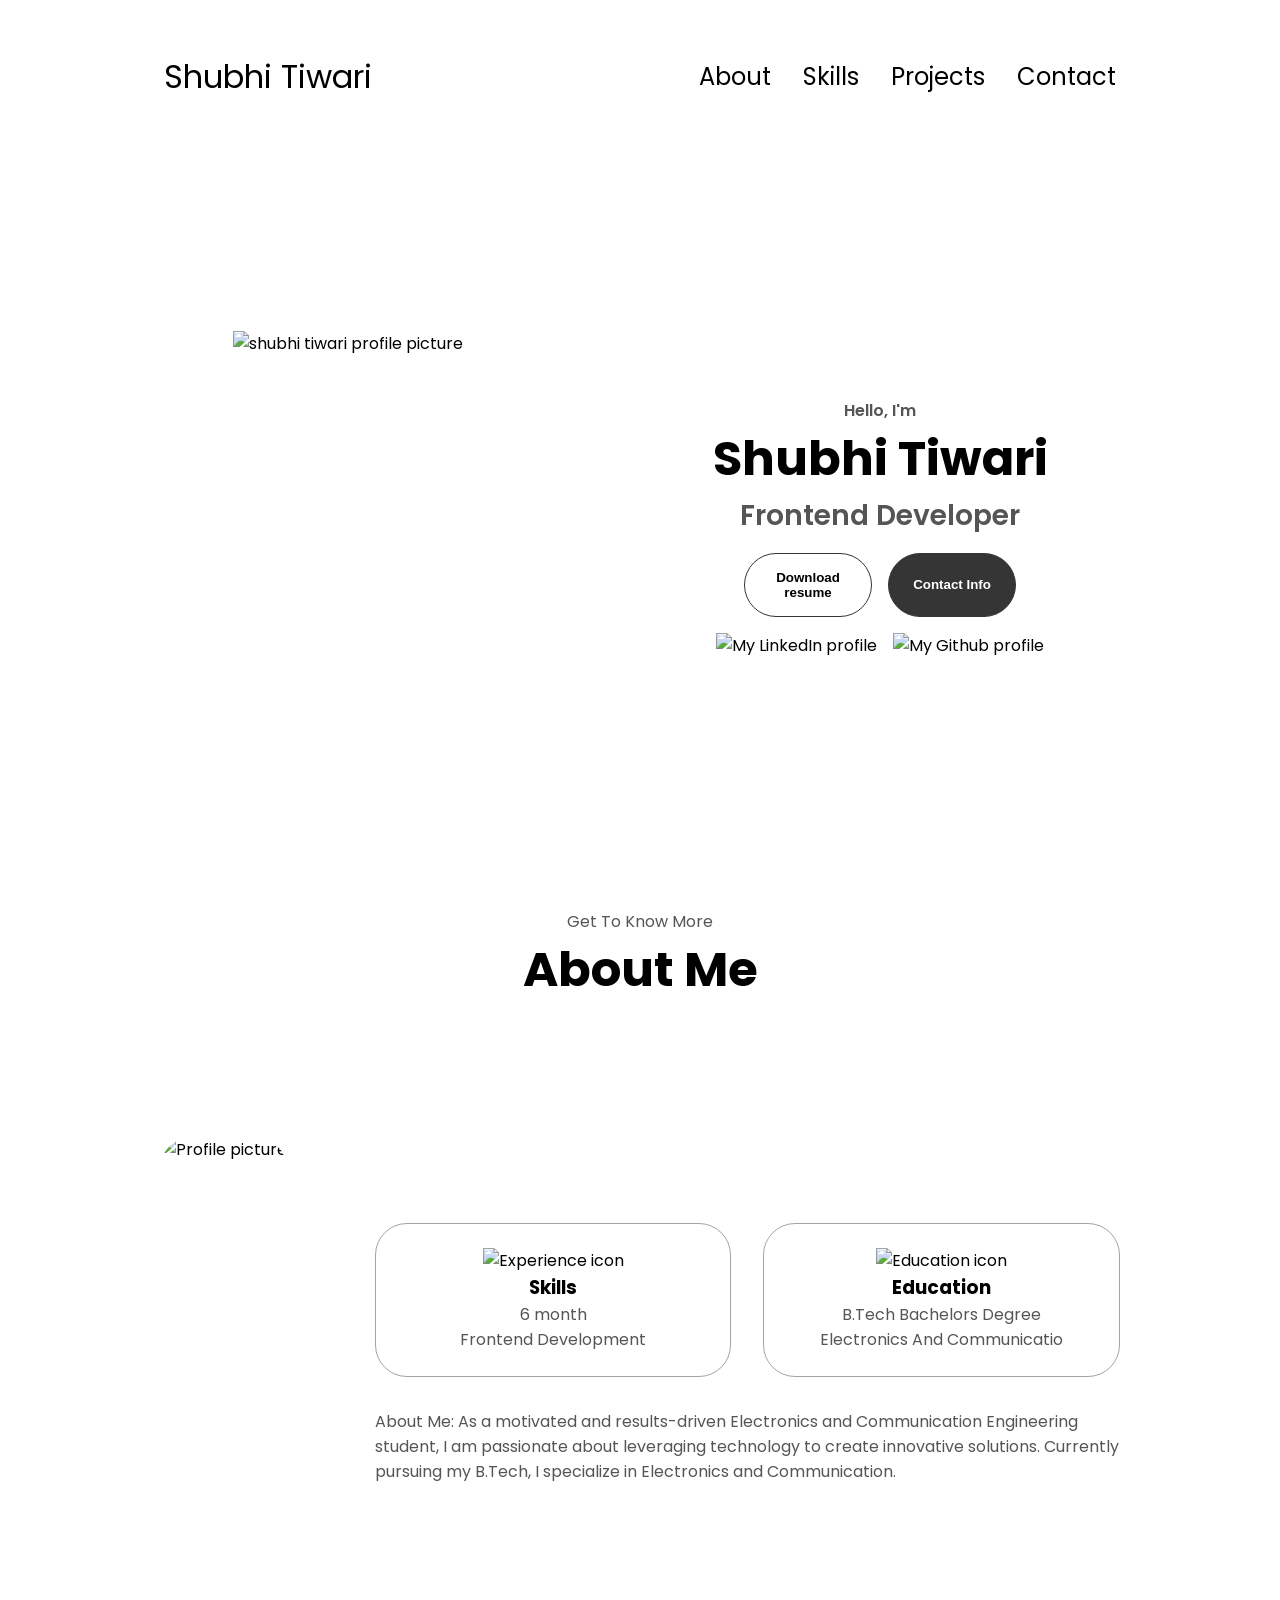
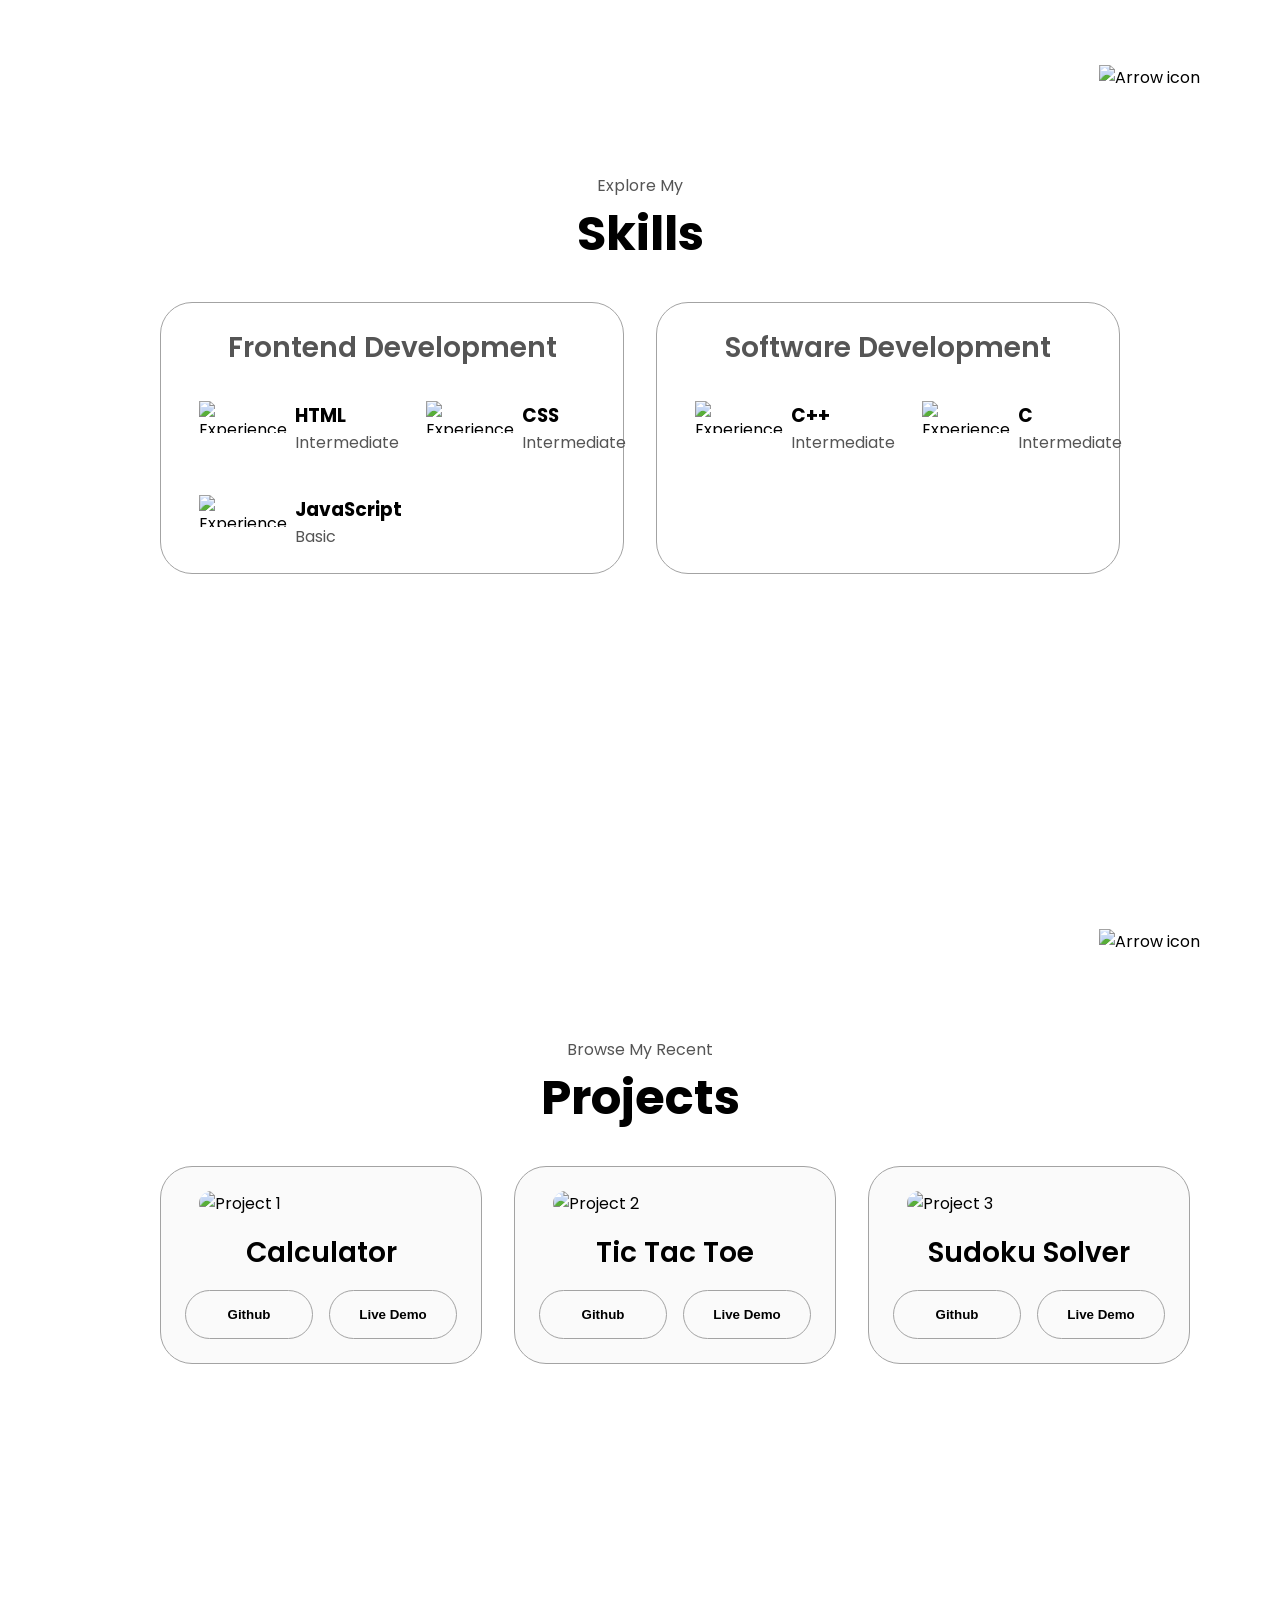
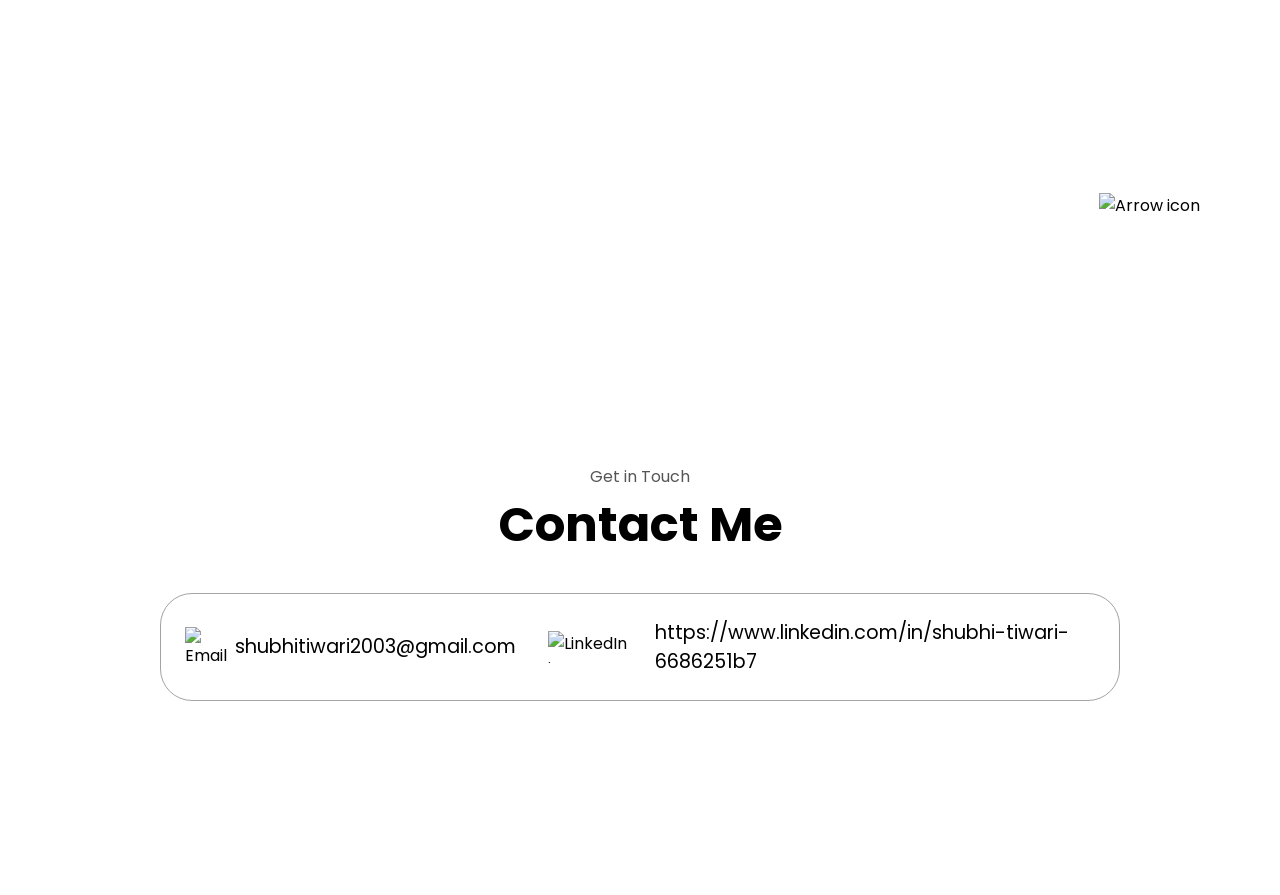
==== index.html @ c012534a "Update and rename res.html to index.html" ====
<!DOCTYPE html>
<html lang="en">
  <head>
    <meta charset="UTF-8" />
    <meta http-equiv="X-UA-Compatible" content="IE=edge" />
    <meta name="viewport" content="width=device-width, initial-scale=1.0" />
    <title>My Portfolio</title>
    <link rel="stylesheet" href="style.css" />
    <link rel="stylesheet" href="mediaqueries.css" />
  </head>
  <body>
    <nav id="desktop-nav">
      <div class="logo">Shubhi Tiwari</div>
      <div>
        <ul class="nav-links">
          <li><a href="#about">About</a></li>
          <li><a href="#experience">Skills</a></li>
          <li><a href="#projects">Projects</a></li>
          <li><a href="#contact">Contact</a></li>
        </ul>
      </div>
    </nav>
    <nav id="hamburger-nav">
      <div class="logo">Shubhi Tiwari</div>
      <div class="hamburger-menu">
        <div class="hamburger-icon" onclick="toggleMenu()">
          <span></span>
          <span></span>
          <span></span>
        </div>
        <div class="menu-links">
          <li><a href="#about" onclick="toggleMenu()">About</a></li>
          <li><a href="#experience" onclick="toggleMenu()">Skills</a></li>
          <li><a href="#projects" onclick="toggleMenu()">Projects</a></li>
          <li><a href="#contact" onclick="toggleMenu()">Contact</a></li>
        </div>
      </div>
    </nav>
    <section id="profile">
      <div class="section__pic-container">
        <img src="profile.png" alt="shubhi tiwari profile picture" />
      </div>
      <div class="section__text">
        <p class="section_text_p1">Hello, I'm</p>
        <h1 class="title">Shubhi Tiwari</h1>
        <p class="section_text_p2">Frontend Developer</p>
        <div class="btn-container">
          <button
            class="btn btn-color-2"
            onclick="window.open('./assets/resume-example.pdf')"
          >
            Download resume
          </button>
          <button class="btn btn-color-1" onclick="location.href='./#contact'">
            Contact Info
          </button>
        </div>
        <div id="socials-container">
          <img
            src="linkedin.png"
            alt="My LinkedIn profile"
            class="icon"
            onclick="location.href='https://linkedin.com/'"
          />
          <img
            src="github.png"
            alt="My Github profile"
            class="icon"
            onclick="location.href='https://github.com/'"
          />
        </div>
      </div>
    </section>
    <section id="about">
      <p class="section_text_p1">Get To Know More</p>
      <h1 class="title">About Me</h1>
      <div class="section-container">
        <div class="section__pic-container">
          <img
            src="about.png"
            alt="Profile picture"
            class="about-pic"
          />
        </div>
        <div class="about-details-container">
          <div class="about-containers">
            <div class="details-container">
              <img
                src="experience.png"
                alt="Experience icon"
                class="icon"
              />
              <h3>Skills</h3>
              <p>6  month <br />Frontend Development</p>
            </div>
            <div class="details-container">
              <img
                src="education.png"
                alt="Education icon"
                class="icon"
              />
              <h3>Education</h3>
              <p>B.Tech Bachelors Degree<br />Electronics And Communicatio</p>
            </div>
          </div>
          <div class="text-container">
            <p>
                About Me:
                As a motivated and results-driven Electronics and Communication Engineering student,
                 I am passionate about leveraging technology to create innovative solutions.
                 Currently pursuing my B.Tech, I specialize in Electronics and Communication.
                </p>
          </div>
        </div>
      </div>
      <img
        src="arrow.png"
        alt="Arrow icon"
        class="icon arrow"
        onclick="location.href='./#experience'"
      />
    </section>
    <section id="experience">
      <p class="section_text_p1">Explore My</p>
      <h1 class="title">Skills</h1>
      <div class="experience-details-container">
        <div class="about-containers">
          <div class="details-container">
            <h2 class="experience-sub-title">Frontend Development</h2>
            <div class="article-container">
              <article>
                <img
                  src="html.png"
                  alt="Experience icon"
                  class="icon"
                />
                <div>
                  <h3>HTML</h3>
                  <p>Intermediate</p>
                </div>
              </article>
              <article>
                <img
                  src="css.png"
                  alt="Experience icon"
                  class="icon"
                />
                <div>
                  <h3>CSS</h3>
                  <p>Intermediate</p>
                </div>
              </article>
              <article>
                <img
                  src="js.png"
                  alt="Experience icon"
                  class="icon"
                />
                <div>
                  <h3>JavaScript</h3>
                  <p>Basic</p>
                </div>
              </article>
              <article>
              
            </div>
          </div>
          <div class="details-container">
            <h2 class="experience-sub-title">Software Development</h2>
            <div class="article-container">
              <article>
                <img
                  src="c++.png"
                  alt="Experience icon"
                  class="icon"
                />
                <div>
                  <h3>C++</h3>
                  <p>Intermediate</p>
                </div>
              </article>
              <article>
                <img
                  src="c.png"
                  alt="Experience icon"
                  class="icon"
                />
                <div>
                  <h3>C</h3>
                  <p>Intermediate</p>
                </div>
        </div>
      </div>
      <img
        src="arrow.png"
        alt="Arrow icon"
        class="icon arrow"
        onclick="location.href='./#projects'"
      />
    </section>
    <section id="projects">
      <p class="section_text_p1">Browse My Recent</p>
      <h1 class="title">Projects</h1>
      <div class="experience-details-container">
        <div class="about-containers">
          <div class="details-container color-container">
            <div class="article-container">
              <img
                src="project-1.png"
                alt="Project 1"
                class="project-img"
              />
            </div>
            <h2 class="experience-sub-title project-title">Calculator</h2>
            <div class="btn-container">
              <button
                class="btn btn-color-2 project-btn"
                onclick="location.href='https://github.com/'"
              >
                Github
              </button>
              <button
                class="btn btn-color-2 project-btn"
                onclick="location.href='https://github.com/'"
              >
                Live Demo
              </button>
            </div>
          </div>
          <div class="details-container color-container">
            <div class="article-container">
              <img
                src="project-2.png"
                alt="Project 2"
                class="project-img"
              />
            </div>
            <h2 class="experience-sub-title project-title">Tic Tac Toe</h2>
            <div class="btn-container">
              <button
                class="btn btn-color-2 project-btn"
                onclick="location.href='https://github.com/'"
              >
                Github
              </button>
              <button
                class="btn btn-color-2 project-btn"
                onclick="location.href='https://github.com/'"
              >
                Live Demo
              </button>
            </div>
          </div>
          <div class="details-container color-container">
            <div class="article-container">
              <img
                src="project-3.png"
                alt="Project 3"
                class="project-img"
              />
            </div>
            <h2 class="experience-sub-title project-title">Sudoku Solver</h2>
            <div class="btn-container">
              <button
                class="btn btn-color-2 project-btn"
                onclick="location.href='https://github.com/'"
              >
                Github
              </button>
              <button
                class="btn btn-color-2 project-btn"
                onclick="location.href='https://github.com/'"
              >
                Live Demo
              </button>
            </div>
          </div>
        </div>
      </div>
      <img
        src="arrow.png"
        alt="Arrow icon"
        class="icon arrow"
        onclick="location.href='./#contact'"
      />
    </section>
    <section id="contact">
      <p class="section_text_p1">Get in Touch</p>
      <h1 class="title">Contact Me</h1>
      <div class="contact-info-upper-container">
        <div class="contact-info-container">
          <img
            src="email.png"
            alt="Email icon"
            class="icon contact-icon email-icon"
          />
          <p><a href="mailto:examplemail@gmail.com">shubhitiwari2003@gmail.com</a></p>
        </div>
        <div class="contact-info-container">
          <img
            src="linkedin.png"
            alt="LinkedIn icon"
            class="icon contact-icon"
          />
          <p><a href="https://www.linkedin.com">https://www.linkedin.com/in/shubhi-tiwari-6686251b7</a></p>
        </div>
      </div>
    </section>
    <script src="script.js"></script>
  </body>
</html>
---- style.css ----
/* GENERAL */

@import url("https://fonts.googleapis.com/css2?family=Poppins:wght@300;400;500;600&display=swap");

* {
  margin: 0;
  padding: 0;
}

body {
  font-family: 'Poppins', sans-serif;
}

html {
  scroll-behavior: smooth;
}

p {
  color: rgb(85, 85, 85);
}

/* TRANSITION */

a,
.btn {
  transition: all 300ms ease;
}

/* DESKTOP NAV */

nav,
.nav-links {
  display: flex;
}

nav {
  justify-content: space-around;
  align-items: center;
  height: 17vh;
}

.nav-links {
  gap: 2rem;
  list-style: none;
  font-size: 1.5rem;
}

a {
  color: black;
  text-decoration: none;
  text-decoration-color: white;
}

a:hover {
  color: grey;
  text-decoration: underline;
  text-underline-offset: 1rem;
  text-decoration-color: rgb(181, 181, 181);
}

.logo {
  font-size: 2rem;
}

.logo:hover {
  cursor: default;
}

/* HAMBURGER MENU */

#hamburger-nav {
  display: none;
}

.hamburger-menu {
  position: relative;
  display: inline-block;
}

.hamburger-icon {
  display: flex;
  flex-direction: column;
  justify-content: space-between;
  height: 24px;
  width: 30px;
  cursor: pointer;
}

.hamburger-icon span {
  width: 100%;
  height: 2px;
  background-color: black;
  transition: all 0.3 ease-in-out;
}

.menu-links {
  position: absolute;
  top: 100%;
  right: 0;
  background-color: white;
  width: fit-content;
  max-height: 0;
  overflow: hidden;
  transition: all 0.3 ease-in-out;
}

.menu-links a {
  display: block;
  padding: 10px;
  text-align: center;
  font-size: 1.5rem;
  color: black;
  text-decoration: none;
  transition: all 0.3 ease-in-out;
}

.menu-links li {
  list-style: none;
}

.menu-links.open {
  max-height: 300px;
}

.hamburger-icon.open span:first-child {
  transform: rotate(45deg) translate(10px, 5px);
}

.hamburger-icon.open span:nth-child(2) {
  opacity: 0;
}

.hamburger-icon.open span:last-child {
  transform: rotate(-45deg) translate(10px, -5px);
}

.hamburger-icon span:first-child {
  transform: none;
}

.hamburger-icon span:first-child {
  opacity: 1;
}

.hamburger-icon span:first-child {
  transform: none;
}

/* SECTIONS */

section {
  padding-top: 4vh;
  height: 96vh;
  margin: 0 10rem;
  box-sizing: border-box;
  min-height: fit-content;
}

.section-container {
  display: flex;
}

/* PROFILE SECTION */

#profile {
  display: flex;
  justify-content: center;
  gap: 5rem;
  height: 80vh;
}

.section__pic-container {
  display: flex;
  height: 400px;
  width: 400px;
  margin: auto 0;
}

.section__text {
  align-self: center;
  text-align: center;
}

.section__text p {
  font-weight: 600;
}

.section_text_p1 {
  text-align: center;
}

.section_text_p2 {
  font-size: 1.75rem;
  margin-bottom: 1rem;
}

.title {
  font-size: 3rem;
  text-align: center;
}

#socials-container {
  display: flex;
  justify-content: center;
  margin-top: 1rem;
  gap: 1rem;
}

/* ICONS */

.icon {
  cursor: pointer;
  height: 2rem;
}

/* BUTTONS */

.btn-container {
  display: flex;
  justify-content: center;
  gap: 1rem;
}

.btn {
  font-weight: 600;
  transition: all 300ms ease;
  padding: 1rem;
  width: 8rem;
  border-radius: 2rem;
}

.btn-color-1,
.btn-color-2 {
  border: rgb(53, 53, 53) 0.1rem solid;
}

.btn-color-1:hover,
.btn-color-2:hover {
  cursor: pointer;
}

.btn-color-1,
.btn-color-2:hover {
  background: rgb(53, 53, 53);
  color: white;
}

.btn-color-1:hover {
  background: rgb(0, 0, 0);
}

.btn-color-2 {
  background: none;
}

.btn-color-2:hover {
  border: rgb(255, 255, 255) 0.1rem solid;
}

.btn-container {
  gap: 1rem;
}

/* ABOUT SECTION */

#about {
  position: relative;
}

.about-containers {
  gap: 2rem;
  margin-bottom: 2rem;
  margin-top: 2rem;
}

.about-details-container {
  justify-content: center;
  flex-direction: column;
}

.about-containers,
.about-details-container {
  display: flex;
}

.about-pic {
  border-radius: 2rem;
}

.arrow {
  position: absolute;
  right: -5rem;
  bottom: 2.5rem;
}

.details-container {
  padding: 1.5rem;
  flex: 1;
  background: white;
  border-radius: 2rem;
  border: rgb(53, 53, 53) 0.1rem solid;
  border-color: rgb(163, 163, 163);
  text-align: center;
}

.section-container {
  gap: 4rem;
  height: 80%;
}

.section__pic-container {
  height: 400px;
  width: 400px;
  margin: auto 0;
}

/* EXPERIENCE SECTION */

#experience {
  position: relative;
}

.experience-sub-title {
  color: rgb(85, 85, 85);
  font-weight: 600;
  font-size: 1.75rem;
  margin-bottom: 2rem;
}

.experience-details-container {
  display: flex;
  justify-content: center;
  flex-direction: column;
}

.article-container {
  display: flex;
  text-align: initial;
  flex-wrap: wrap;
  flex-direction: row;
  gap: 2.5rem;
  justify-content: space-around;
}

article {
  display: flex;
  width: 10rem;
  justify-content: space-around;
  gap: 0.5rem;
}

article .icon {
  cursor: default;
}

/* PROJECTS SECTION */

#projects {
  position: relative;
}

.color-container {
  border-color: rgb(163, 163, 163);
  background: rgb(250, 250, 250);
}

.project-img {
  border-radius: 2rem;
  width: 90%;
  height: 90%;
}

.project-title {
  margin: 1rem;
  color: black;
}

.project-btn {
  color: black;
  border-color: rgb(163, 163, 163);
}

/* CONTACT */

#contact {
  display: flex;
  justify-content: center;
  flex-direction: column;
  height: 70vh;
}

.contact-info-upper-container {
  display: flex;
  justify-content: center;
  border-radius: 2rem;
  border: rgb(53, 53, 53) 0.1rem solid;
  border-color: rgb(163, 163, 163);
  background: (250, 250, 250);
  margin: 2rem auto;
  padding: 0.5rem;
}

.contact-info-container {
  display: flex;
  align-items: center;
  justify-content: center;
  gap: 0.5rem;
  margin: 1rem;
}

.contact-info-container p {
  font-size: larger;
}

.contact-icon {
  cursor: default;
}

.email-icon {
  height: 2.5rem;
}

/* FOOTER SECTION */

footer {
  height: 26vh;
  margin: 0 1rem;
}

footer p {
  text-align: center;
}
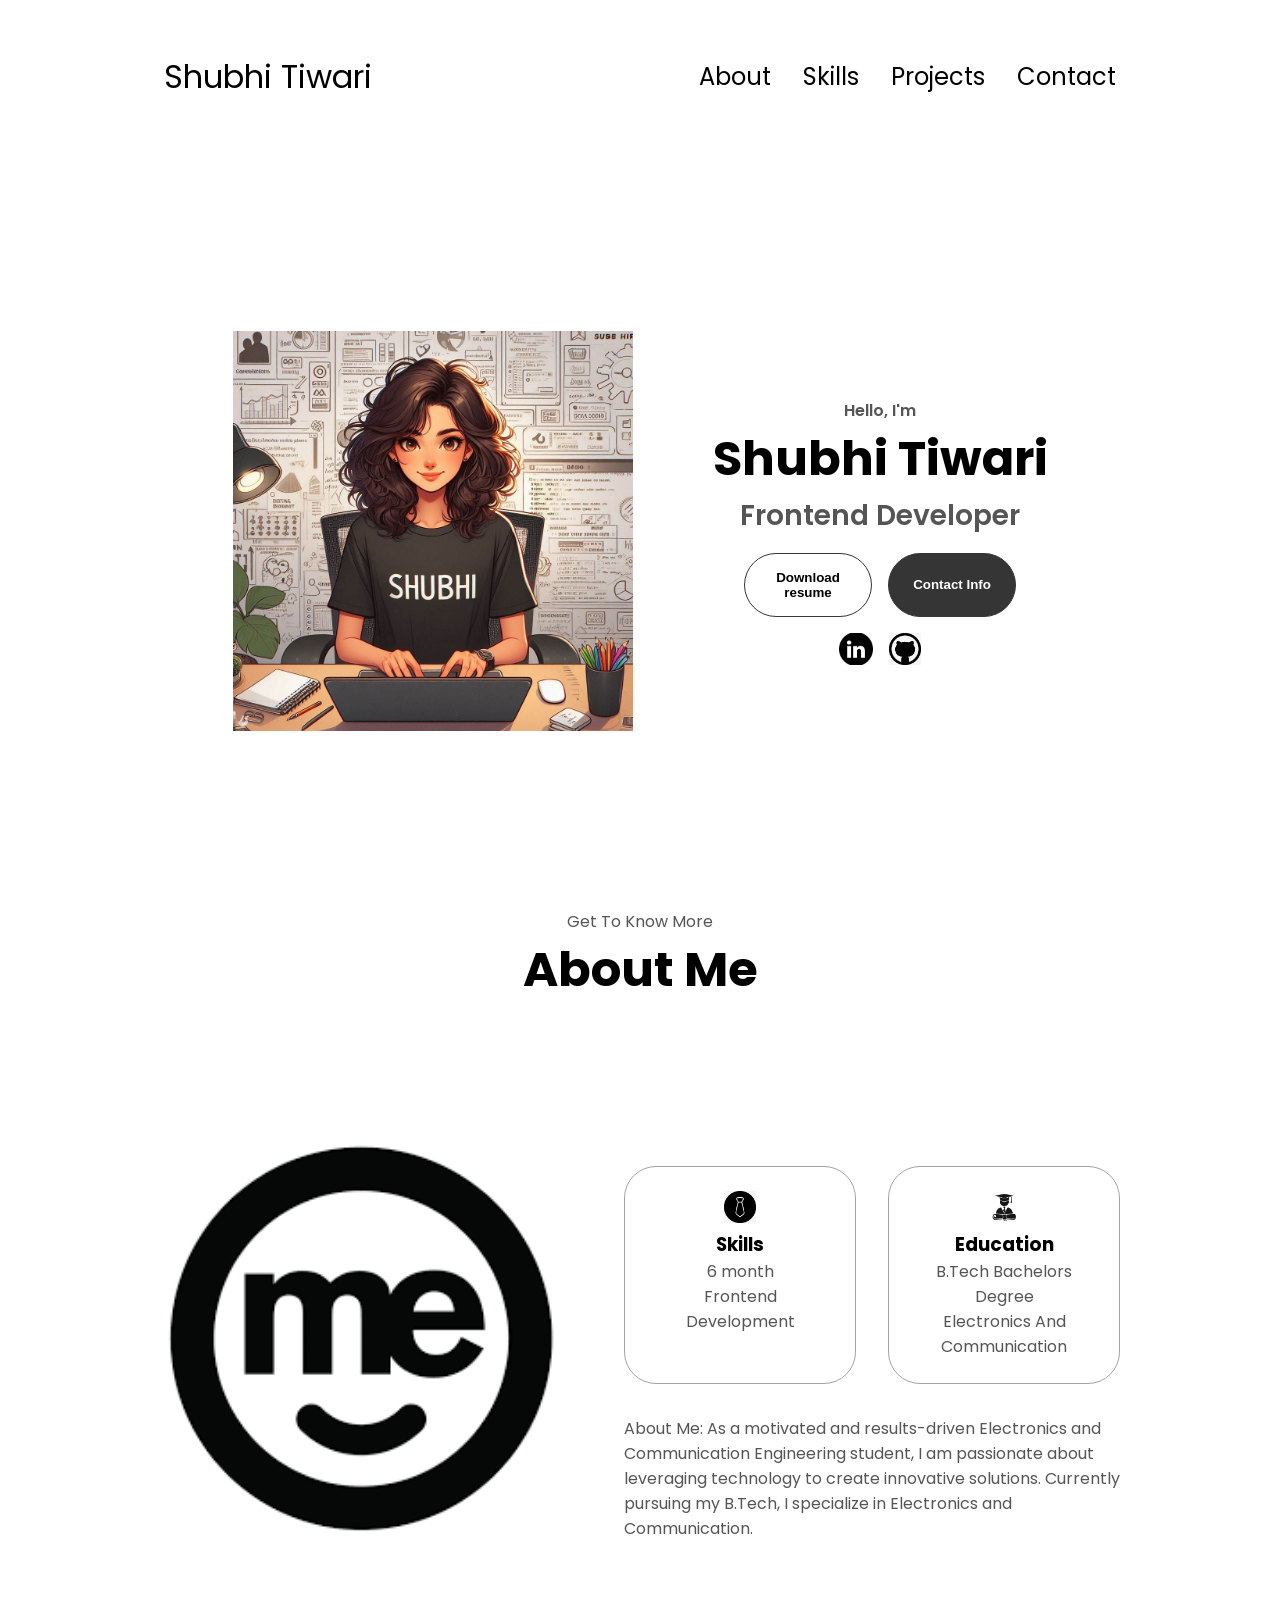
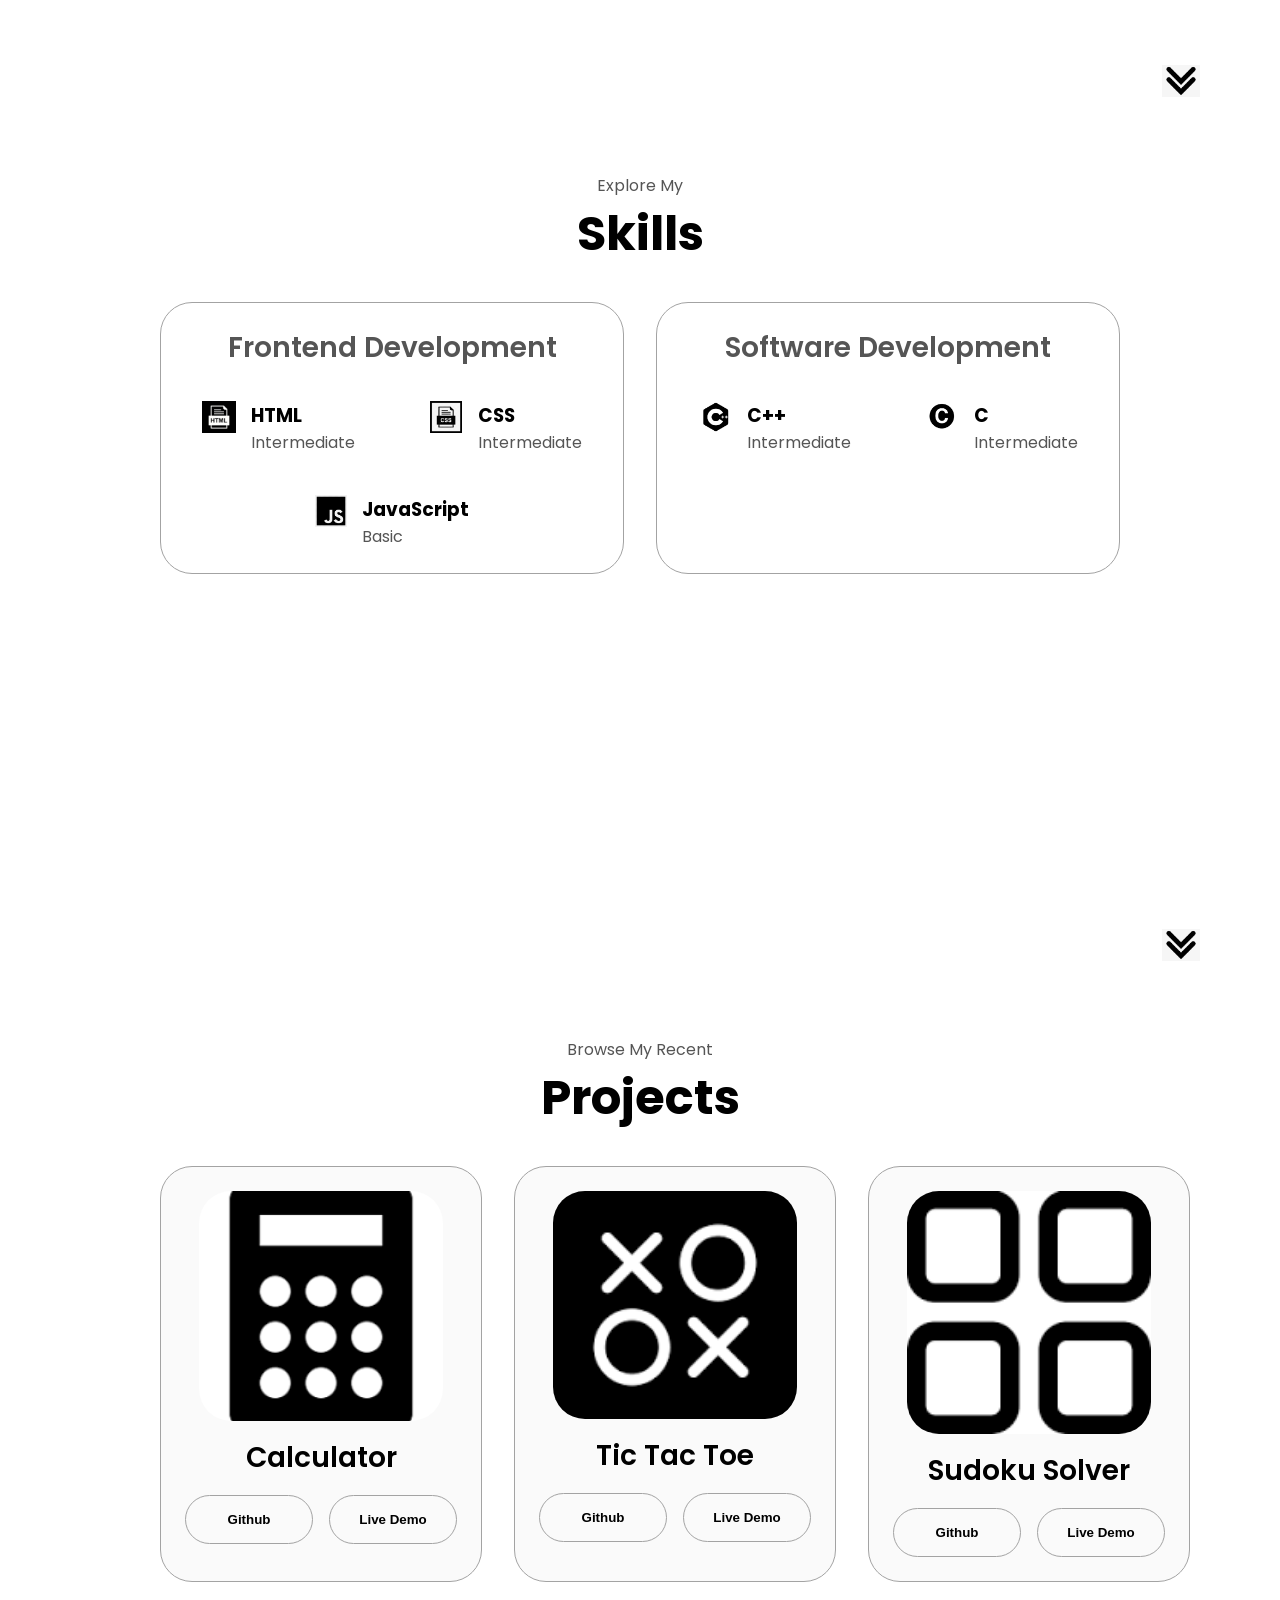
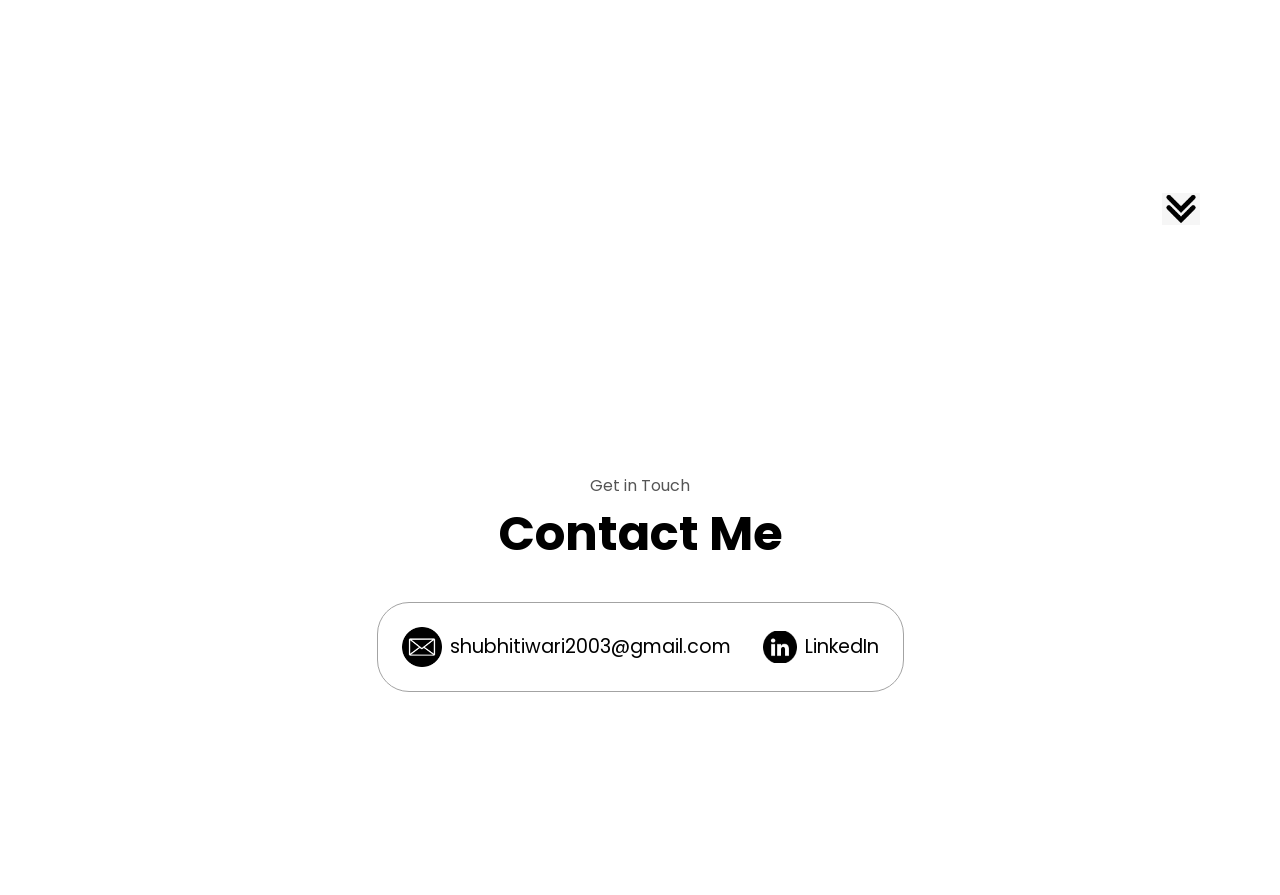
==== commit cc7137df: "Update index.html" ====
--- a/index.html
+++ b/index.html
@@ -6,7 +6,7 @@
     <meta name="viewport" content="width=device-width, initial-scale=1.0" />
     <title>My Portfolio</title>
     <link rel="stylesheet" href="style.css" />
-    <link rel="stylesheet" href="mediaqueries.css" />
+    <link rel="stylesheet" href="media_query.css" />
   </head>
   <body>
     <nav id="desktop-nav">
@@ -38,7 +38,7 @@
     </nav>
     <section id="profile">
       <div class="section__pic-container">
-        <img src="profile.png" alt="shubhi tiwari profile picture" />
+        <img src="PNG/profile.png" alt="shubhi tiwari profile picture" />
       </div>
       <div class="section__text">
         <p class="section_text_p1">Hello, I'm</p>
@@ -57,13 +57,13 @@
         </div>
         <div id="socials-container">
           <img
-            src="linkedin.png"
+            src="PNG/linkedin.png"
             alt="My LinkedIn profile"
             class="icon"
             onclick="location.href='https://linkedin.com/'"
           />
           <img
-            src="github.png"
+            src="PNG/github.png"
             alt="My Github profile"
             class="icon"
             onclick="location.href='https://github.com/'"
@@ -77,7 +77,7 @@
       <div class="section-container">
         <div class="section__pic-container">
           <img
-            src="about.png"
+            src="PNG/about.png"
             alt="Profile picture"
             class="about-pic"
           />
@@ -86,21 +86,21 @@
           <div class="about-containers">
             <div class="details-container">
               <img
-                src="experience.png"
+                src="PNG/experience.png"
                 alt="Experience icon"
                 class="icon"
               />
               <h3>Skills</h3>
-              <p>6  month <br />Frontend Development</p>
+              <p>6 month <br />Frontend Development</p>
             </div>
             <div class="details-container">
               <img
-                src="education.png"
+                src="PNG/education.png"
                 alt="Education icon"
                 class="icon"
               />
               <h3>Education</h3>
-              <p>B.Tech Bachelors Degree<br />Electronics And Communicatio</p>
+              <p>B.Tech Bachelors Degree<br />Electronics And Communication</p>
             </div>
           </div>
           <div class="text-container">
@@ -114,7 +114,7 @@
         </div>
       </div>
       <img
-        src="arrow.png"
+        src="PNG/arrow.png"
         alt="Arrow icon"
         class="icon arrow"
         onclick="location.href='./#experience'"
@@ -130,7 +130,7 @@
             <div class="article-container">
               <article>
                 <img
-                  src="html.png"
+                  src="PNG/html.png"
                   alt="Experience icon"
                   class="icon"
                 />
@@ -141,7 +141,7 @@
               </article>
               <article>
                 <img
-                  src="css.png"
+                  src="PNG/css.png"
                   alt="Experience icon"
                   class="icon"
                 />
@@ -152,7 +152,7 @@
               </article>
               <article>
                 <img
-                  src="js.png"
+                  src="PNG/js.png"
                   alt="Experience icon"
                   class="icon"
                 />
@@ -161,8 +161,6 @@
                   <p>Basic</p>
                 </div>
               </article>
-              <article>
-              
             </div>
           </div>
           <div class="details-container">
@@ -170,7 +168,7 @@
             <div class="article-container">
               <article>
                 <img
-                  src="c++.png"
+                  src="PNG/c++.png"
                   alt="Experience icon"
                   class="icon"
                 />
@@ -181,7 +179,7 @@
               </article>
               <article>
                 <img
-                  src="c.png"
+                  src="PNG/c.png"
                   alt="Experience icon"
                   class="icon"
                 />
@@ -189,10 +187,13 @@
                   <h3>C</h3>
                   <p>Intermediate</p>
                 </div>
+              </article>
+            </div>
+          </div>
         </div>
       </div>
       <img
-        src="arrow.png"
+        src="PNG/arrow.png"
         alt="Arrow icon"
         class="icon arrow"
         onclick="location.href='./#projects'"
@@ -206,7 +207,7 @@
           <div class="details-container color-container">
             <div class="article-container">
               <img
-                src="project-1.png"
+                src="PNG/project-1.png"
                 alt="Project 1"
                 class="project-img"
               />
@@ -230,7 +231,7 @@
           <div class="details-container color-container">
             <div class="article-container">
               <img
-                src="project-2.png"
+                src="PNG/project-2.png"
                 alt="Project 2"
                 class="project-img"
               />
@@ -254,7 +255,7 @@
           <div class="details-container color-container">
             <div class="article-container">
               <img
-                src="project-3.png"
+                src="PNG/project-3.png"
                 alt="Project 3"
                 class="project-img"
               />
@@ -278,7 +279,7 @@
         </div>
       </div>
       <img
-        src="arrow.png"
+        src="PNG/arrow.png"
         alt="Arrow icon"
         class="icon arrow"
         onclick="location.href='./#contact'"
@@ -290,7 +291,7 @@
       <div class="contact-info-upper-container">
         <div class="contact-info-container">
           <img
-            src="email.png"
+            src="PNG/email.png"
             alt="Email icon"
             class="icon contact-icon email-icon"
           />
@@ -298,11 +299,11 @@
         </div>
         <div class="contact-info-container">
           <img
-            src="linkedin.png"
+            src="PNG/linkedin.png"
             alt="LinkedIn icon"
             class="icon contact-icon"
           />
-          <p><a href="https://www.linkedin.com">https://www.linkedin.com/in/shubhi-tiwari-6686251b7</a></p>
+          <p><a href="https://www.linkedin.com/in/shubhi-tiwari-6686251b7">LinkedIn</a></p>
         </div>
       </div>
     </section>
